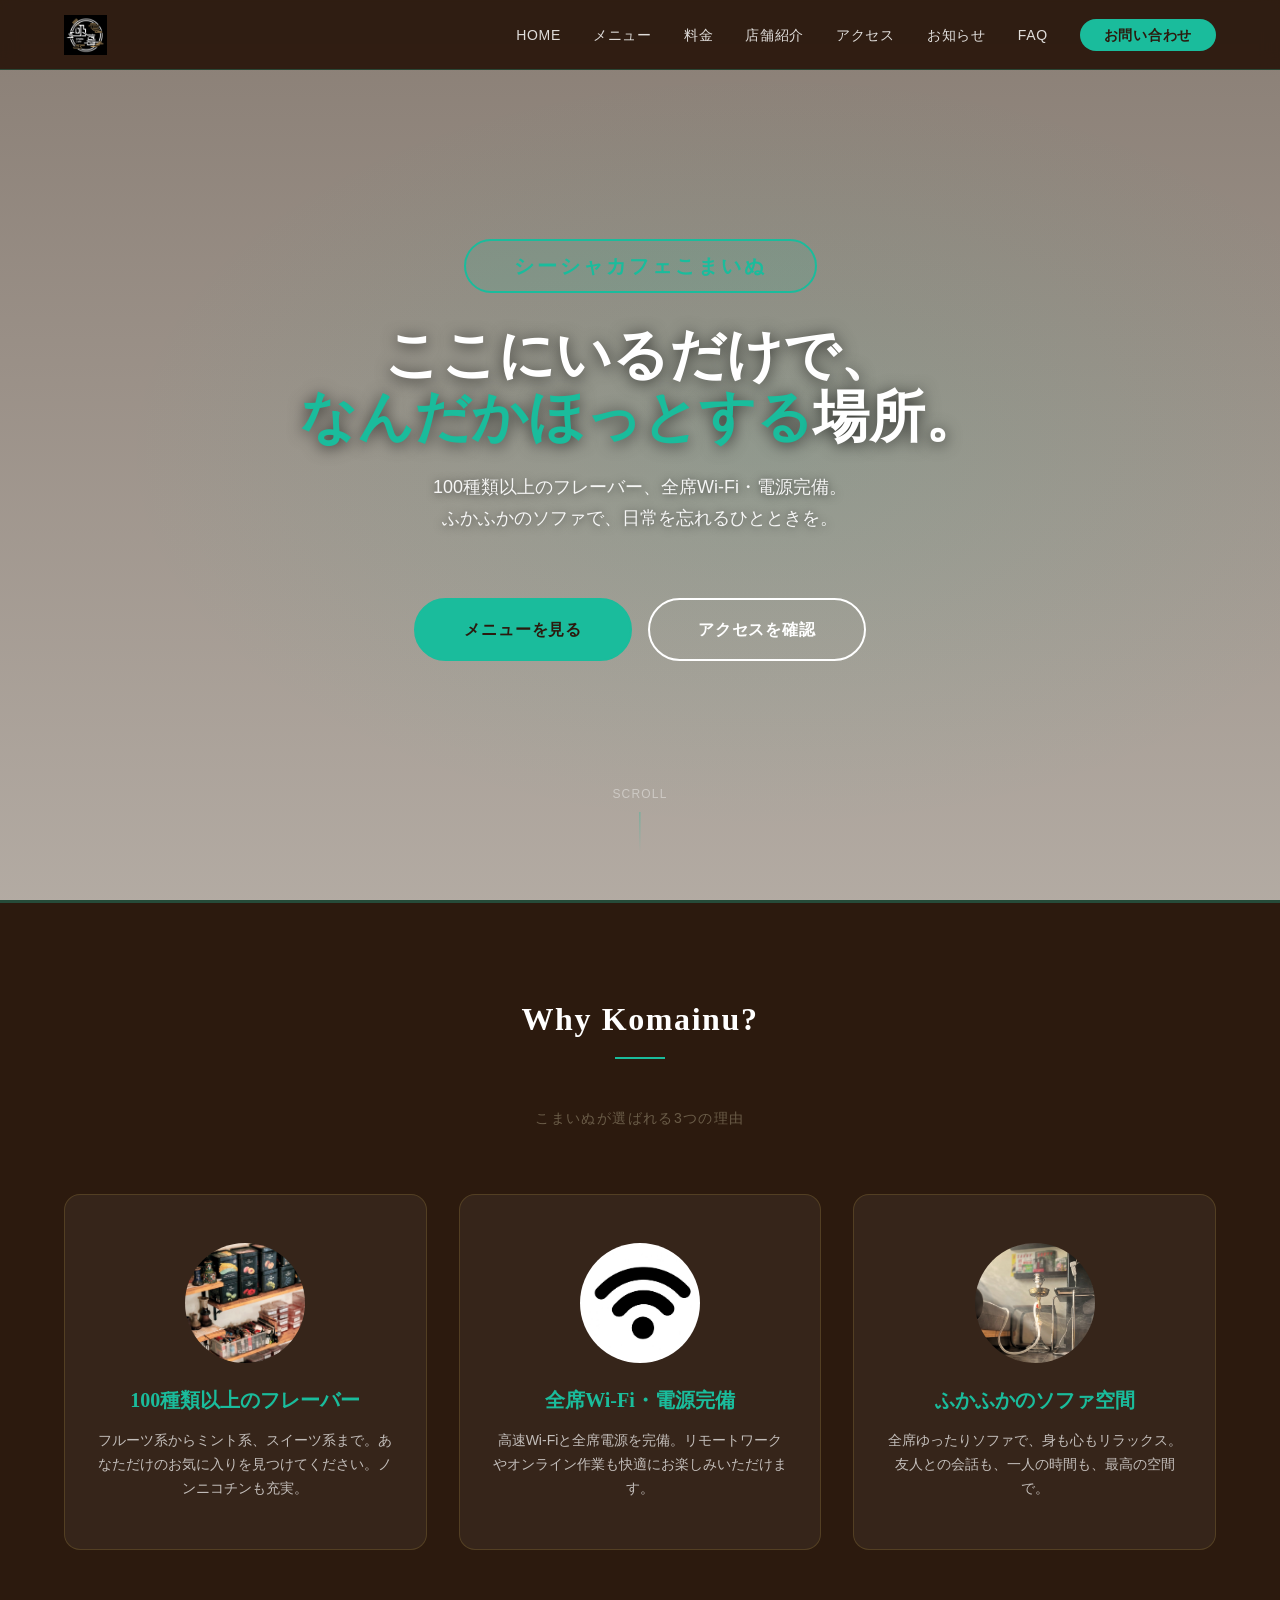
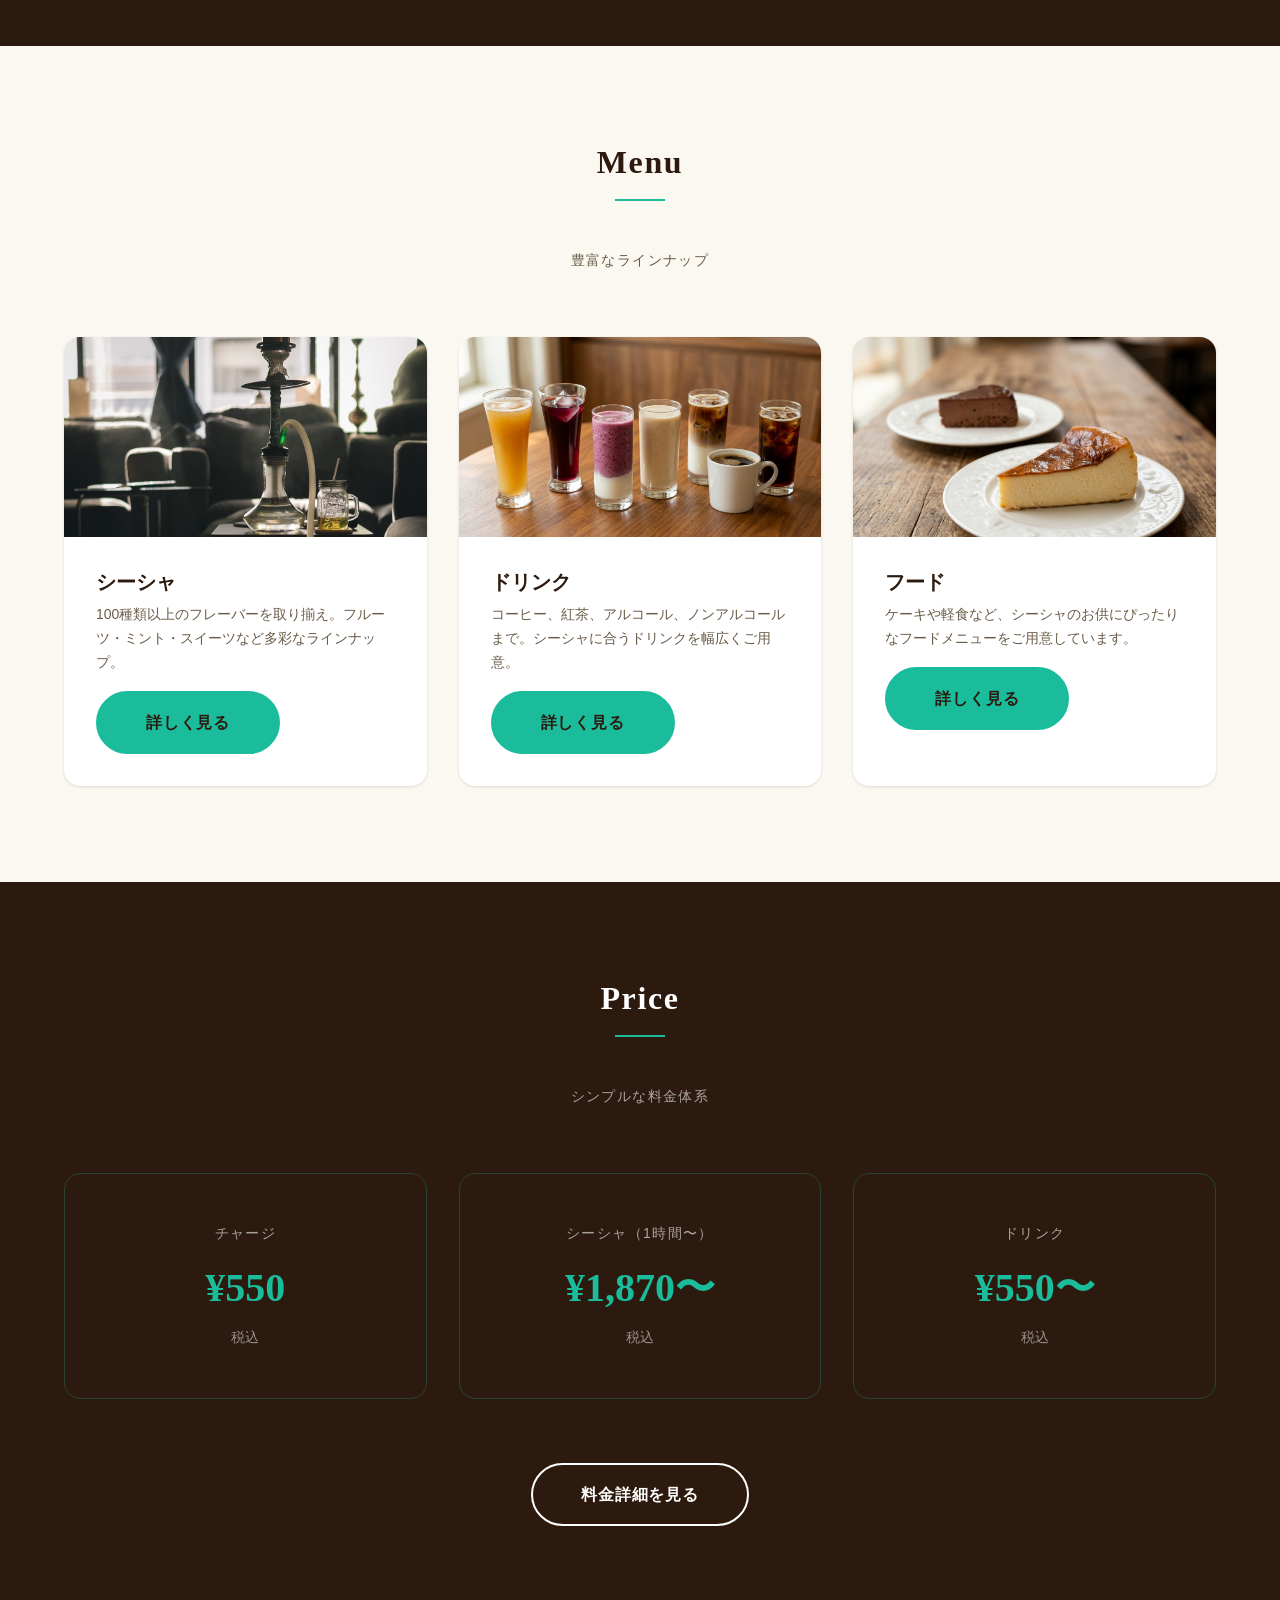
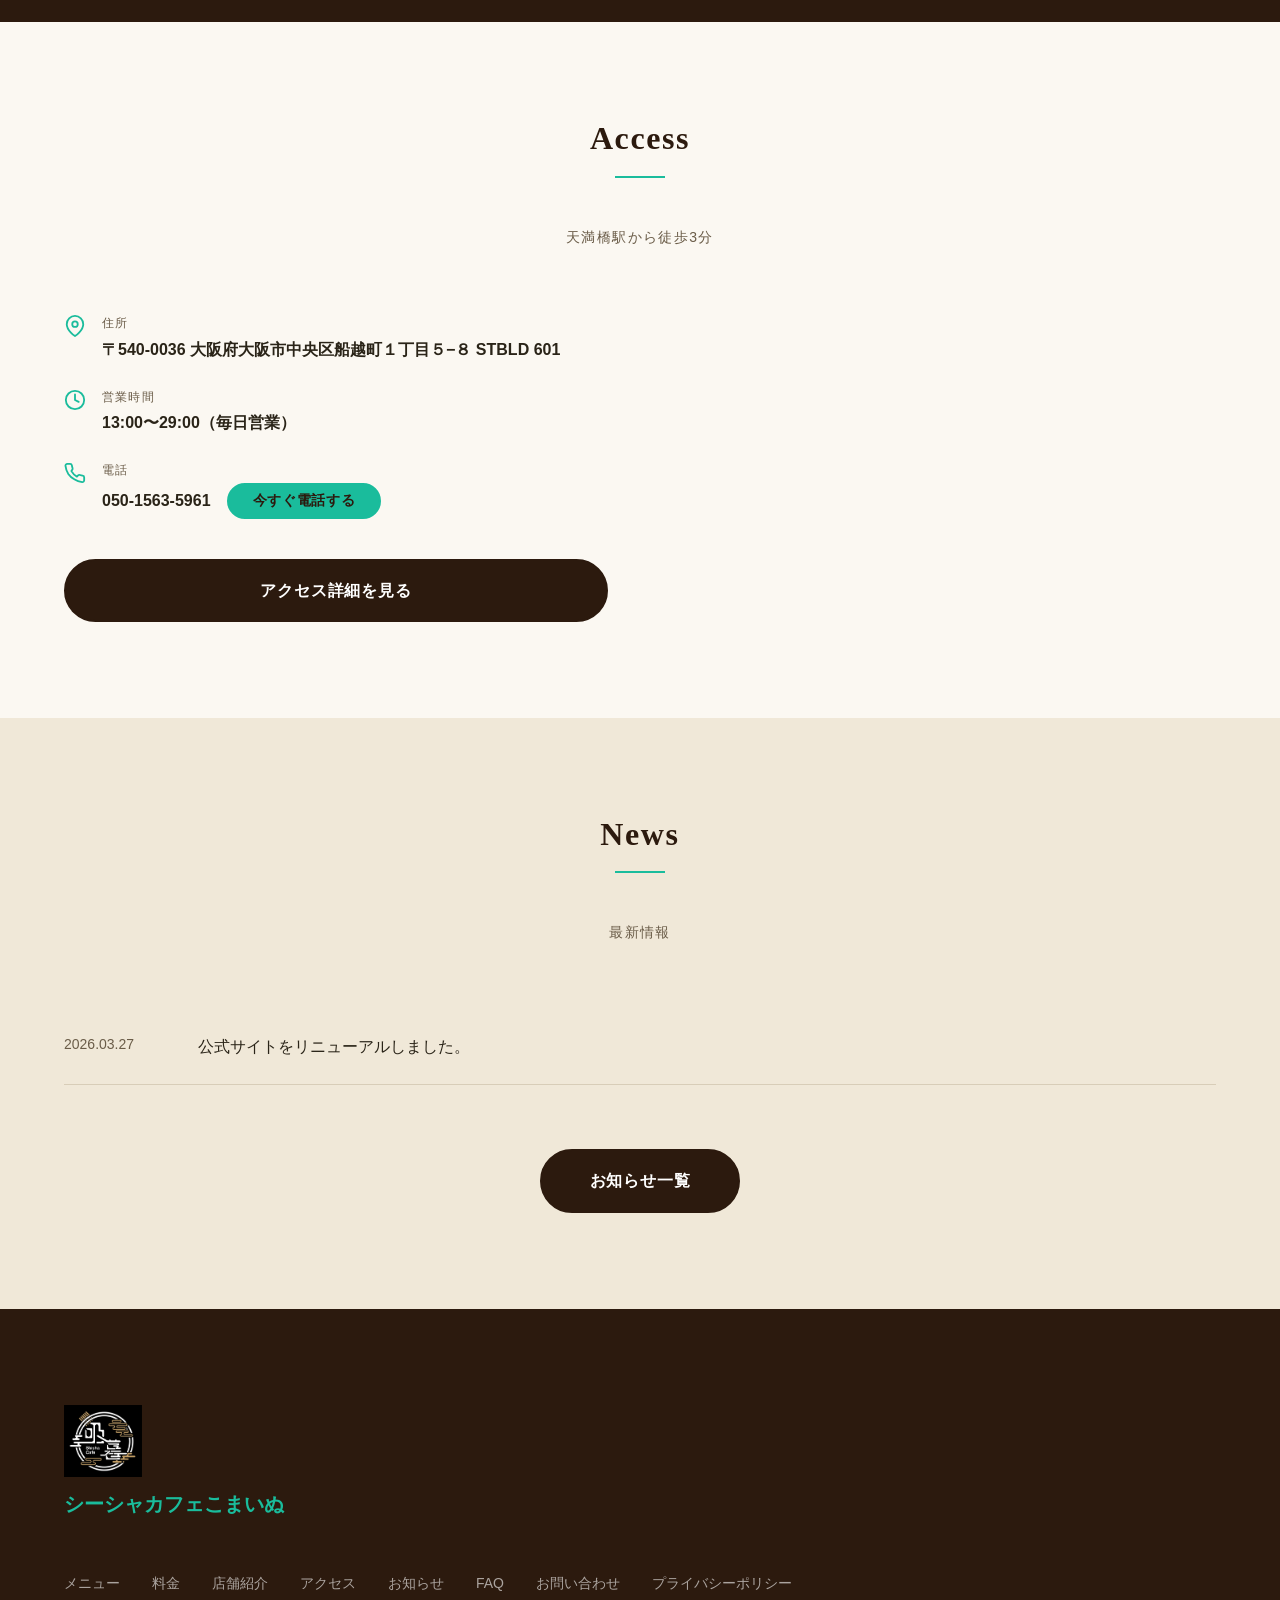
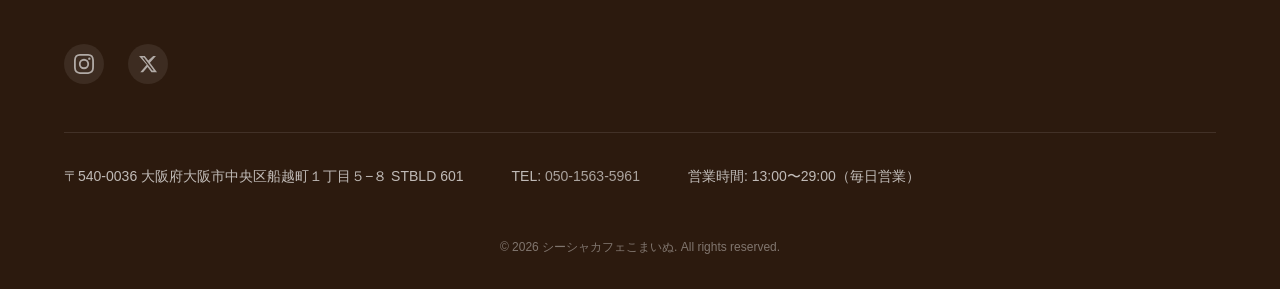
==== index.html @ 28f8b007 "feat: komainu 店舗HP初期作成 Co-Authored-By: Claude Opus 4.6 <noreply@anthropic.com>" ====
<!DOCTYPE html>
<html lang="ja">
<head>
  <meta charset="UTF-8">
  <base href="/">

  <meta name="viewport" content="width=device-width, initial-scale=1.0">
  <title>Shisha Cafe Komainu（こまいぬ）- 大阪天満橋のシーシャカフェ</title>
  <meta name="description" content="大阪・天満橋駅徒歩3分のシーシャカフェ。100種類以上のフレーバー、全席Wi-Fi・電源完備。リモートワークにも最適な至極のくつろぎ空間。営業時間13:00〜29:00。">
  <meta name="keywords" content="シーシャ,大阪,天満橋,シーシャカフェ,水タバコ,スーク,Souq">
  <link rel="canonical" href="https://komainu.example.com/">
  <!-- OGP -->
  <meta property="og:title" content="Shisha Cafe Komainu（こまいぬ）- 大阪天満橋のシーシャカフェ">
  <meta property="og:description" content="大阪・天満橋駅徒歩3分。100種類以上のフレーバー、全席Wi-Fi完備のシーシャカフェ。">
  <meta property="og:type" content="website">
  <meta property="og:url" content="https://komainu.example.com/">
  <meta property="og:image" content="https://komainu.example.com/images/og-image.jpg">
  <meta property="og:site_name" content="シーシャカフェこまいぬ">
  <meta property="og:locale" content="ja_JP">
  <meta name="twitter:card" content="summary_large_image">
  <meta name="twitter:image" content="https://komainu.example.com/images/og-image.jpg">
  <!-- 構造化データ -->
  <script type="application/ld+json">
  {
    "@context": "https://schema.org",
    "@type": "CafeOrCoffeeShop",
    "name": "Shisha Cafe Komainu",
    "alternateName": "シーシャカフェこまいぬ",
    "url": "https://komainu.example.com",
    "telephone": "050-1563-5961",
    "address": {
      "@type": "PostalAddress",
      "postalCode": "540-0036",
      "streetAddress": "船越町１丁目５−８ STBLD 601",
      "addressLocality": "大阪市中央区",
      "addressRegion": "大阪府",
      "addressCountry": "JP"
    },
    "geo": {
      "@type": "GeoCoordinates",
      "latitude": "34.6877967",
      "longitude": "135.5146708"
    },
    "openingHoursSpecification": [
      {
        "@type": "OpeningHoursSpecification",
        "dayOfWeek": ["Monday","Tuesday","Wednesday","Thursday","Friday","Saturday","Sunday"],
        "opens": "13:00",
        "closes": "24:00"
      },
      {
        "@type": "OpeningHoursSpecification",
        "dayOfWeek": ["Tuesday","Wednesday","Thursday","Friday","Saturday","Sunday","Monday"],
        "opens": "00:00",
        "closes": "05:00"
      }
    ],
    "servesCuisine": "シーシャ（水タバコ）",
    "priceRange": "¥1,870〜¥3,520",
    "description": "大阪・天満橋のシーシャカフェ。100種類以上のフレーバー、全席Wi-Fi・電源完備。"
  }
  </script>
  <link rel="stylesheet" href="css/reset.css">
  <link rel="stylesheet" href="css/variables.css">
  <link rel="stylesheet" href="css/base.css">
  <link rel="stylesheet" href="css/layout.css">
  <link rel="stylesheet" href="css/components.css">
  <link rel="stylesheet" href="css/pages/home.css">
</head>
<body>

<header class="site-header">
  <div class="header-inner">
    <a href="./" class="site-logo"><img src="images/logo.png" alt="シーシャカフェこまいぬ" class="header-logo-img"></a>
    <nav class="global-nav" id="globalNav" aria-label="グローバルナビゲーション">
      <button class="nav-close" aria-label="メニューを閉じる"></button>
      <ul>
        <li><a href="./" aria-current="page">HOME</a></li>
        <li><a href="menu/">メニュー</a></li>
        <li><a href="price/">料金</a></li>
        <li><a href="about/">店舗紹介</a></li>
        <li><a href="access/">アクセス</a></li>
        <li><a href="news/">お知らせ</a></li>
        <li><a href="faq/">FAQ</a></li>
        <li><a href="contact/" class="btn-reserve">お問い合わせ</a></li>
      </ul>
    </nav>
    <button class="hamburger" id="hamburger" aria-label="メニューを開く" aria-expanded="false">
      <span></span><span></span><span></span>
    </button>
  </div>
</header>

<main>
  <!-- ヒーロー -->
  <section class="hero">
    <div class="container">
      <div class="hero-content">
        <span class="hero-eyebrow">シーシャカフェこまいぬ</span>
        <h1>ここにいるだけで、<br><span>なんだかほっとする</span>場所。</h1>
        <p class="hero-sub">100種類以上のフレーバー、全席Wi-Fi・電源完備。<br>ふかふかのソファで、日常を忘れるひとときを。</p>
        <div class="hero-cta">
          <a href="menu/" class="btn btn-primary">メニューを見る</a>
          <a href="access/" class="btn btn-outline">アクセスを確認</a>
        </div>
      </div>
    </div>
    <div class="hero-scroll" aria-hidden="true">SCROLL</div>
  </section>

  <!-- 特徴 -->
  <section class="features-section">
    <div class="container">
      <h2 class="section-title">Why Komainu?</h2>
      <span class="gold-line"></span>
      <p class="section-subtitle">こまいぬが選ばれる3つの理由</p>
      <div class="grid-3">
        <div class="feature-card fade-in">
          <div class="feature-icon"><img src="images/gallery-flavor-shelf.jpg" alt="フレーバー" class="feature-icon-img"></div>
          <h3 class="feature-title">100種類以上のフレーバー</h3>
          <p class="feature-text">フルーツ系からミント系、スイーツ系まで。あなただけのお気に入りを見つけてください。ノンニコチンも充実。</p>
        </div>
        <div class="feature-card fade-in">
          <div class="feature-icon"><img src="images/wifi.jpg" alt="Wi-Fi" class="feature-icon-img"></div>
          <h3 class="feature-title">全席Wi-Fi・電源完備</h3>
          <p class="feature-text">高速Wi-Fiと全席電源を完備。リモートワークやオンライン作業も快適にお楽しみいただけます。</p>
        </div>
        <div class="feature-card fade-in">
          <div class="feature-icon"><img src="images/gallery-private-room.jpg" alt="ソファ" class="feature-icon-img"></div>
          <h3 class="feature-title">ふかふかのソファ空間</h3>
          <p class="feature-text">全席ゆったりソファで、身も心もリラックス。友人との会話も、一人の時間も、最高の空間で。</p>
        </div>
      </div>
    </div>
  </section>

  <!-- メニュー概要 -->
  <section class="section menu-preview">
    <div class="container">
      <h2 class="section-title">Menu</h2>
      <span class="gold-line"></span>
      <p class="section-subtitle">豊富なラインナップ</p>
      <div class="grid-3">
        <div class="card fade-in">
          <img src="images/gallery-shisha-set.jpg" alt="シーシャ" class="card-img-top">
          <div class="card-body">
            <h3 class="card-title">シーシャ</h3>
            <p class="card-text">100種類以上のフレーバーを取り揃え。フルーツ・ミント・スイーツなど多彩なラインナップ。</p>
            <a href="menu/" class="btn btn-primary">詳しく見る</a>
          </div>
        </div>
        <div class="card fade-in">
          <img src="images/menu-drink.jpg" alt="ドリンク" class="card-img-top">
          <div class="card-body">
            <h3 class="card-title">ドリンク</h3>
            <p class="card-text">コーヒー、紅茶、アルコール、ノンアルコールまで。シーシャに合うドリンクを幅広くご用意。</p>
            <a href="menu/" class="btn btn-primary">詳しく見る</a>
          </div>
        </div>
        <div class="card fade-in">
          <img src="images/menu-food.jpg" alt="フード" class="card-img-top">
          <div class="card-body">
            <h3 class="card-title">フード</h3>
            <p class="card-text">ケーキや軽食など、シーシャのお供にぴったりなフードメニューをご用意しています。</p>
            <a href="menu/" class="btn btn-primary">詳しく見る</a>
          </div>
        </div>
      </div>
    </div>
  </section>

  <!-- 料金概要 -->
  <section class="section price-overview section-alt">
    <div class="container">
      <h2 class="section-title">Price</h2>
      <span class="gold-line"></span>
      <p class="section-subtitle">シンプルな料金体系</p>
      <div class="price-overview-grid fade-in">
        <div class="price-item">
          <div class="price-item-label">チャージ</div>
          <div class="price-item-amount">¥550</div>
          <div class="price-item-unit">税込</div>
        </div>
        <div class="price-item">
          <div class="price-item-label">シーシャ（1時間〜）</div>
          <div class="price-item-amount">¥1,870〜</div>
          <div class="price-item-unit">税込</div>
        </div>
        <div class="price-item">
          <div class="price-item-label">ドリンク</div>
          <div class="price-item-amount">¥550〜</div>
          <div class="price-item-unit">税込</div>
        </div>
      </div>
      <div class="text-center">
        <a href="price/" class="btn btn-outline">料金詳細を見る</a>
      </div>
    </div>
  </section>

  <!-- アクセス概要 -->
  <section class="section">
    <div class="container">
      <h2 class="section-title">Access</h2>
      <span class="gold-line"></span>
      <p class="section-subtitle">天満橋駅から徒歩3分</p>
      <div class="access-overview-inner fade-in">
        <div class="access-info-list">
          <div class="access-info-item">
            <span class="access-info-icon" aria-hidden="true"><svg xmlns="http://www.w3.org/2000/svg" width="22" height="22" viewBox="0 0 24 24" fill="none" stroke="currentColor" stroke-width="2" stroke-linecap="round" stroke-linejoin="round"><path d="M21 10c0 7-9 13-9 13s-9-6-9-13a9 9 0 0 1 18 0z"/><circle cx="12" cy="10" r="3"/></svg></span>
            <div>
              <div class="access-info-label">住所</div>
              <div class="access-info-value">〒540-0036 大阪府大阪市中央区船越町１丁目５−８ STBLD 601</div>
            </div>
          </div>
          <div class="access-info-item">
            <span class="access-info-icon" aria-hidden="true"><svg xmlns="http://www.w3.org/2000/svg" width="22" height="22" viewBox="0 0 24 24" fill="none" stroke="currentColor" stroke-width="2" stroke-linecap="round" stroke-linejoin="round"><circle cx="12" cy="12" r="10"/><polyline points="12 6 12 12 16 14"/></svg></span>
            <div>
              <div class="access-info-label">営業時間</div>
              <div class="access-info-value">13:00〜29:00（毎日営業）</div>
            </div>
          </div>
          <div class="access-info-item">
            <span class="access-info-icon" aria-hidden="true"><svg xmlns="http://www.w3.org/2000/svg" width="22" height="22" viewBox="0 0 24 24" fill="none" stroke="currentColor" stroke-width="2" stroke-linecap="round" stroke-linejoin="round"><path d="M22 16.92v3a2 2 0 0 1-2.18 2 19.79 19.79 0 0 1-8.63-3.07A19.5 19.5 0 0 1 4.69 13a19.79 19.79 0 0 1-3.07-8.67A2 2 0 0 1 3.6 2h3a2 2 0 0 1 2 1.72 12.84 12.84 0 0 0 .7 2.81 2 2 0 0 1-.45 2.11L8.09 9.91a16 16 0 0 0 6 6l1.27-1.27a2 2 0 0 1 2.11-.45 12.84 12.84 0 0 0 2.81.7A2 2 0 0 1 22 16.92z"/></svg></span>
            <div>
              <div class="access-info-label">電話</div>
              <div class="access-info-value access-phone-actions">
                <a href="tel:05015635961">050-1563-5961</a>
                <a href="tel:05015635961" class="btn btn-primary btn-sm">今すぐ電話する</a>
              </div>
            </div>
          </div>
          <a href="access/" class="btn btn-dark" style="margin-top:var(--space-md);">アクセス詳細を見る</a>
        </div>
        <iframe src="https://www.google.com/maps/embed?pb=!1m18!1m12!1m3!1d3280.6!2d135.5146708!3d34.6877967!2m3!1f0!2f0!3f0!3m2!1i1024!2i768!4f13.1!3m3!1m2!1s0x6000e73224f2a567%3A0xe76bcfad99c19d66!2z44K344O844K344AB5ZCJ5ZSu!5e0!3m2!1sja!2sjp!4v1743040000000!5m2!1sja!2sjp" width="100%" style="aspect-ratio:16/9;border:0;border-radius:var(--radius-lg);" allowfullscreen="" loading="lazy" referrerpolicy="no-referrer-when-downgrade" title="シーシャカフェこまいぬ の地図"></iframe>
      </div>
    </div>
  </section>

  <!-- お知らせ -->
  <section class="section section-bg-2">
    <div class="container">
      <h2 class="section-title">News</h2>
      <span class="gold-line"></span>
      <p class="section-subtitle">最新情報</p>
      <div class="news-list fade-in">
        <div class="news-item">
          <time class="news-date" datetime="2026-03-27">2026.03.27</time>
          <a class="news-title" href="news/">公式サイトをリニューアルしました。</a>
        </div>
      </div>
      <div class="text-center">
        <a href="news/" class="btn btn-dark">お知らせ一覧</a>
      </div>
    </div>
  </section>
</main>

<footer class="site-footer">
  <div class="footer-inner">
    <div class="footer-logo"><img src="images/logo.png" alt="シーシャカフェこまいぬ" class="footer-logo-img"><span>シーシャカフェこまいぬ</span></div>
    <nav class="footer-nav" aria-label="フッターナビゲーション">
      <ul>
        <li><a href="menu/">メニュー</a></li>
        <li><a href="price/">料金</a></li>
        <li><a href="about/">店舗紹介</a></li>
        <li><a href="access/">アクセス</a></li>
        <li><a href="news/">お知らせ</a></li>
        <li><a href="faq/">FAQ</a></li>
        <li><a href="contact/">お問い合わせ</a></li>
        <li><a href="privacy/">プライバシーポリシー</a></li>
      </ul>
    </nav>
    <div class="footer-sns">
      <a href="https://www.instagram.com/komainu/" target="_blank" rel="noopener noreferrer" aria-label="Instagram">
        <svg xmlns="http://www.w3.org/2000/svg" width="20" height="20" viewBox="0 0 24 24" fill="currentColor"><path d="M12 2.163c3.204 0 3.584.012 4.85.07 3.252.148 4.771 1.691 4.919 4.919.058 1.265.069 1.645.069 4.849 0 3.205-.012 3.584-.069 4.849-.149 3.225-1.664 4.771-4.919 4.919-1.266.058-1.644.07-4.85.07-3.204 0-3.584-.012-4.849-.07-3.26-.149-4.771-1.699-4.919-4.92-.058-1.265-.07-1.644-.07-4.849 0-3.204.013-3.583.07-4.849.149-3.227 1.664-4.771 4.919-4.919 1.266-.057 1.645-.069 4.849-.069zM12 0C8.741 0 8.333.014 7.053.072 2.695.272.273 2.69.073 7.052.014 8.333 0 8.741 0 12c0 3.259.014 3.668.072 4.948.2 4.358 2.618 6.78 6.98 6.98C8.333 23.986 8.741 24 12 24c3.259 0 3.668-.014 4.948-.072 4.354-.2 6.782-2.618 6.979-6.98.059-1.28.073-1.689.073-4.948 0-3.259-.014-3.667-.072-4.947-.196-4.354-2.617-6.78-6.979-6.98C15.668.014 15.259 0 12 0zm0 5.838a6.162 6.162 0 100 12.324 6.162 6.162 0 000-12.324zM12 16a4 4 0 110-8 4 4 0 010 8zm6.406-11.845a1.44 1.44 0 100 2.881 1.44 1.44 0 000-2.881z"/></svg>
      </a>
      <a href="https://x.com/komainu" target="_blank" rel="noopener noreferrer" aria-label="X（旧Twitter）">
        <svg xmlns="http://www.w3.org/2000/svg" width="20" height="20" viewBox="0 0 24 24" fill="currentColor"><path d="M18.244 2.25h3.308l-7.227 8.26 8.502 11.24H16.17l-4.714-6.231-5.401 6.231H2.746l7.73-8.835L1.254 2.25H8.08l4.253 5.622zm-1.161 17.52h1.833L7.084 4.126H5.117z"/></svg>
      </a>
    </div>
    <div class="footer-info">
      <p>〒540-0036 大阪府大阪市中央区船越町１丁目５−８ STBLD 601</p>
      <p>TEL: <a href="tel:05015635961">050-1563-5961</a></p>
      <p>営業時間: 13:00〜29:00（毎日営業）</p>
    </div>
    <p class="copyright">&copy; 2026 シーシャカフェこまいぬ. All rights reserved.</p>
  </div>
</footer>

<script src="js/main.js"></script>
</body>
</html>
---- css/variables.css ----
:root {
  --color-primary: #1ABC9C;
  --color-primary-dark: #16A085;
  --color-dark: #2C1A0E;
  --color-dark-2: #3D2410;
  --color-bg: #FBF8F2;
  --color-bg-2: #F0E8D8;
  --color-white: #FFFFFF;
  --color-text: #2A2418;
  --color-text-light: #6A5C48;
  --color-border: #D8CDB8;

  --font-en: 'Georgia', 'Times New Roman', serif;
  --font-ja: 'Hiragino Kaku Gothic ProN', 'Noto Sans JP', sans-serif;
  --font-size-xs: 0.75rem;
  --font-size-sm: 0.875rem;
  --font-size-base: 1rem;
  --font-size-lg: 1.125rem;
  --font-size-xl: 1.25rem;
  --font-size-2xl: 1.5rem;
  --font-size-3xl: 2rem;
  --font-size-4xl: 2.5rem;
  --font-size-5xl: 3.5rem;
  --line-height-base: 1.7;
  --line-height-tight: 1.3;

  --space-xs: 0.25rem;
  --space-sm: 0.5rem;
  --space-md: 1rem;
  --space-lg: 1.5rem;
  --space-xl: 2rem;
  --space-2xl: 3rem;
  --space-3xl: 4rem;
  --space-4xl: 6rem;

  --container-width: 1200px;
  --container-padding: 1.5rem;

  --radius-sm: 4px;
  --radius-md: 8px;
  --radius-lg: 16px;
  --radius-full: 9999px;

  --shadow-sm: 0 1px 3px rgba(0,0,0,0.12);
  --shadow-md: 0 4px 12px rgba(0,0,0,0.15);
  --shadow-lg: 0 8px 30px rgba(0,0,0,0.2);

  --transition-fast: 0.2s ease;
  --transition-base: 0.3s ease;
  --transition-slow: 0.5s ease;

  --header-height: 70px;
}
---- css/base.css ----
body {
  font-family: var(--font-ja);
  font-size: var(--font-size-base);
  line-height: var(--line-height-base);
  color: var(--color-text);
  background-color: var(--color-bg);
}

h1, h2, h3, h4, h5, h6 {
  font-family: var(--font-en);
  line-height: var(--line-height-tight);
  color: var(--color-dark);
}

p { margin-bottom: var(--space-md); }
p:last-child { margin-bottom: 0; }

a { transition: color var(--transition-fast); }
a:hover { color: var(--color-primary); }

img { height: auto; }

/* no-scroll utility */
body.no-scroll { overflow: hidden; }

/* Focus visible */
:focus-visible {
  outline: 2px solid var(--color-primary);
  outline-offset: 3px;
  border-radius: var(--radius-sm);
}

.sr-only {
  position: absolute; width: 1px; height: 1px;
  padding: 0; margin: -1px; overflow: hidden;
  clip: rect(0,0,0,0); white-space: nowrap; border: 0;
}

.section {
  padding: var(--space-4xl) 0;
}

.section-alt {
  background-color: var(--color-dark);
  color: var(--color-white);
}

.section-alt h2, .section-alt h3 { color: var(--color-white); }

.section-title {
  font-size: var(--font-size-3xl);
  text-align: center;
  margin-bottom: var(--space-sm);
  letter-spacing: 0.05em;
}

.section-subtitle {
  font-family: var(--font-ja);
  font-size: var(--font-size-sm);
  color: var(--color-text-light);
  text-align: center;
  margin-bottom: var(--space-3xl);
  letter-spacing: 0.1em;
}

.section-alt .section-subtitle { color: rgba(255,255,255,0.6); }

.gold-line {
  display: block;
  width: 50px;
  height: 2px;
  background: var(--color-primary);
  margin: var(--space-md) auto var(--space-2xl);
}

.page-hero {
  background-color: var(--color-dark);
  color: var(--color-white);
  padding: calc(var(--header-height) + var(--space-3xl)) 0 var(--space-3xl);
  text-align: center;
}

.page-hero h1 {
  color: var(--color-white);
  font-size: var(--font-size-4xl);
  margin-bottom: var(--space-md);
}

.page-hero p {
  color: rgba(255,255,255,0.7);
  font-size: var(--font-size-lg);
}

.breadcrumb {
  font-size: var(--font-size-sm);
  color: rgba(255,255,255,0.6);
  margin-top: var(--space-lg);
}

.breadcrumb ol {
  display: flex;
  flex-wrap: wrap;
  gap: 0;
  align-items: center;
  justify-content: center;
  list-style: none;
  margin: 0;
  padding: 0;
}

.breadcrumb li + li::before {
  content: "/";
  margin: 0 var(--space-sm);
  color: rgba(255,255,255,0.6);
}

.breadcrumb a { color: rgba(255,255,255,0.6); }
.breadcrumb a:hover { color: var(--color-primary); }
.breadcrumb li:last-child span { color: var(--color-primary); }

.text-center { text-align: center; }

.section-bg-2 { background: var(--color-bg-2); }

/* ========== FADE-IN ANIMATION ========== */
.fade-in {
  opacity: 0;
  transform: translateY(20px);
  transition: opacity 0.6s ease, transform 0.6s ease;
}

.fade-in.visible {
  opacity: 1;
  transform: none;
}

/* ========== UTILITY ========== */
.container-narrow { max-width: 800px; }

.icon-inline {
  display: inline;
  vertical-align: middle;
  margin-right: 6px;
}

.mt-xl { margin-top: var(--space-xl); }
.mt-3xl { margin-top: var(--space-3xl); }
---- css/layout.css ----
.container {
  max-width: var(--container-width);
  margin: 0 auto;
  padding: 0 var(--container-padding);
}

/* ========== HEADER ========== */
.site-header {
  position: fixed;
  top: 0; left: 0; right: 0;
  height: var(--header-height);
  background-color: rgba(44, 26, 14, 0.96);
  backdrop-filter: blur(8px);
  z-index: 1000;
  border-bottom: 1px solid rgba(26, 188, 156, 0.25);
  transition: box-shadow var(--transition-base);
}

.site-header.scrolled {
  box-shadow: 0 4px 20px rgba(0,0,0,0.3);
}

.header-inner {
  display: flex;
  align-items: center;
  justify-content: space-between;
  height: 100%;
  max-width: var(--container-width);
  margin: 0 auto;
  padding: 0 var(--container-padding);
}

.site-logo {
  font-family: var(--font-en);
  font-size: var(--font-size-xl);
  color: var(--color-primary);
  letter-spacing: 0.05em;
  font-weight: bold;
}

.header-logo-img {
  height: 40px;
  width: auto;
  vertical-align: middle;
}

.global-nav ul {
  display: flex;
  gap: var(--space-xl);
  align-items: center;
}

.global-nav a {
  font-size: var(--font-size-sm);
  color: rgba(255,255,255,0.85);
  letter-spacing: 0.05em;
  transition: color var(--transition-fast);
  position: relative;
}

.global-nav a::after {
  content: '';
  position: absolute;
  bottom: -4px; left: 0; right: 0;
  height: 1px;
  background: var(--color-primary);
  transform: scaleX(0);
  transition: transform var(--transition-fast);
}

.global-nav a:hover { color: var(--color-primary); }
.global-nav a:hover::after { transform: scaleX(1); }

.global-nav .btn-reserve {
  background: var(--color-primary);
  color: var(--color-dark);
  padding: var(--space-sm) var(--space-lg);
  border-radius: var(--radius-full);
  font-weight: bold;
  font-size: var(--font-size-sm);
}

.global-nav .btn-reserve::after { display: none; }
.global-nav .btn-reserve:hover {
  background: var(--color-primary-dark);
  color: var(--color-dark);
}

/* Hamburger */
.hamburger {
  display: none;
  flex-direction: column;
  gap: 5px;
  padding: var(--space-sm);
  position: relative;
  z-index: 1002;
}

.hamburger span {
  display: block;
  width: 24px;
  height: 2px;
  background: var(--color-white);
  transition: transform var(--transition-base), opacity var(--transition-base);
}

.hamburger.active span:nth-child(1) { transform: translateY(7px) rotate(45deg); }
.hamburger.active span:nth-child(2) { opacity: 0; }
.hamburger.active span:nth-child(3) { transform: translateY(-7px) rotate(-45deg); }

.nav-close { display: none; }

/* ========== FOOTER ========== */
.site-footer {
  background-color: var(--color-dark);
  color: rgba(255,255,255,0.7);
  padding: var(--space-4xl) 0 var(--space-xl);
}

.footer-inner {
  max-width: var(--container-width);
  margin: 0 auto;
  padding: 0 var(--container-padding);
}

.footer-logo {
  font-family: 'Hiragino Kaku Gothic ProN', 'Noto Sans JP', 'Meiryo', sans-serif;
  font-size: var(--font-size-xl);
  color: var(--color-primary);
  margin-bottom: var(--space-2xl);
  font-weight: bold;
}

.footer-logo img {
  height: 72px;
  width: auto;
  display: block;
  margin-bottom: 10px;
}

.footer-logo-img {
  height: 44px;
  width: auto;
  display: block;
  margin-bottom: 8px;
}

.footer-nav ul {
  display: flex;
  flex-wrap: wrap;
  gap: var(--space-md) var(--space-xl);
  margin-bottom: var(--space-2xl);
}

.footer-nav a {
  font-size: var(--font-size-sm);
  color: rgba(255,255,255,0.6);
  transition: color var(--transition-fast);
}

.footer-nav a:hover { color: var(--color-primary); }

.footer-info {
  border-top: 1px solid rgba(255,255,255,0.1);
  padding-top: var(--space-xl);
  margin-bottom: var(--space-xl);
  display: flex;
  flex-wrap: wrap;
  gap: var(--space-md) var(--space-2xl);
  font-size: var(--font-size-sm);
}

.footer-info a { color: rgba(255,255,255,0.6); }
.footer-info a:hover { color: var(--color-primary); }

.footer-sns {
  display: flex;
  gap: var(--space-lg);
  margin-bottom: var(--space-2xl);
}

.footer-sns a {
  display: flex;
  align-items: center;
  justify-content: center;
  width: 40px;
  height: 40px;
  border-radius: 50%;
  background: rgba(255,255,255,0.08);
  color: rgba(255,255,255,0.6);
  transition: background var(--transition-fast), color var(--transition-fast);
}

.footer-sns a:hover {
  background: var(--color-primary);
  color: var(--color-dark);
}

.copyright {
  font-size: var(--font-size-xs);
  color: rgba(255,255,255,0.4);
  text-align: center;
}

/* ========== GRID ========== */
.grid-2 { display: grid; grid-template-columns: repeat(2, 1fr); gap: var(--space-xl); }
.grid-3 { display: grid; grid-template-columns: repeat(3, 1fr); gap: var(--space-xl); }
.grid-4 { display: grid; grid-template-columns: repeat(4, 1fr); gap: var(--space-lg); }

.access-phone-actions {
  display: flex;
  align-items: center;
  gap: var(--space-md);
  flex-wrap: wrap;
}

/* ========== RESPONSIVE ========== */
@media (max-width: 1024px) {
  .grid-4 { grid-template-columns: repeat(2, 1fr); }
}

@media (max-width: 768px) {
  .hamburger {
    display: flex;
    position: fixed;
    top: calc((var(--header-height) - 44px) / 2);
    right: var(--container-padding);
    z-index: 1002;
    width: 44px;
    height: 44px;
    justify-content: center;
    align-items: center;
  }
  .hamburger.active span {
    background: var(--color-primary);
  }

  .hamburger.active {
    visibility: hidden;
    pointer-events: none;
  }

  .global-nav {
    position: fixed;
    top: 0; left: 0;
    width: 100%; height: 100dvh;
    background: var(--color-dark);
    display: flex;
    justify-content: center;
    align-items: center;
    flex-direction: column;
    opacity: 0;
    visibility: hidden;
    pointer-events: none;
    transition: opacity 0.3s ease, visibility 0.3s ease;
    z-index: 1001;
    overflow-y: auto;
  }

  .global-nav.open {
    opacity: 1;
    visibility: visible;
    pointer-events: auto;
  }

  .nav-close {
    position: absolute;
    top: var(--space-xl);
    right: var(--space-xl);
    width: 48px;
    height: 48px;
    display: flex;
    align-items: center;
    justify-content: center;
    background: rgba(255,255,255,0.1);
    border: none;
    border-radius: 50%;
    cursor: pointer;
    z-index: 1;
  }

  .nav-close::before,
  .nav-close::after {
    content: '';
    position: absolute;
    width: 24px;
    height: 2px;
    background: var(--color-primary);
  }

  .nav-close::before { transform: rotate(45deg); }
  .nav-close::after  { transform: rotate(-45deg); }

  .global-nav ul {
    flex-direction: column;
    align-items: center;
    gap: var(--space-lg);
  }

  .global-nav a {
    font-size: var(--font-size-2xl);
    padding: var(--space-lg);
  }

  .grid-2, .grid-3, .grid-4 { grid-template-columns: 1fr; }

  .section { padding: var(--space-3xl) 0; }

  .section-title { font-size: var(--font-size-2xl); }

  .page-hero h1 { font-size: var(--font-size-3xl); }
}
---- css/components.css ----
/* ========== BUTTONS ========== */
.btn {
  display: inline-flex;
  align-items: center;
  justify-content: center;
  gap: var(--space-sm);
  padding: var(--space-md) var(--space-2xl);
  border-radius: var(--radius-full);
  font-size: var(--font-size-base);
  font-weight: bold;
  letter-spacing: 0.05em;
  transition: all var(--transition-base);
  cursor: pointer;
  border: 2px solid transparent;
}

.btn-primary {
  background: var(--color-primary);
  color: var(--color-dark);
  border-color: var(--color-primary);
}
.btn-primary:hover {
  background: var(--color-primary-dark);
  border-color: var(--color-primary-dark);
  color: var(--color-dark);
  transform: translateY(-2px);
  box-shadow: var(--shadow-md);
}

.btn-outline {
  background: transparent;
  color: var(--color-white);
  border-color: var(--color-white);
}
.btn-outline:hover {
  background: var(--color-white);
  color: var(--color-dark);
  transform: translateY(-2px);
}

.btn-dark {
  background: var(--color-dark);
  color: var(--color-white);
  border-color: var(--color-dark);
}
.btn-dark:hover {
  background: var(--color-dark-2);
  transform: translateY(-2px);
}

.btn-sm {
  padding: var(--space-xs) var(--space-lg);
  font-size: var(--font-size-sm);
}

/* ========== CARDS ========== */
.card {
  background: var(--color-white);
  border-radius: var(--radius-lg);
  overflow: hidden;
  box-shadow: var(--shadow-sm);
  transition: transform var(--transition-base), box-shadow var(--transition-base);
}
.card:hover {
  transform: translateY(-4px);
  box-shadow: var(--shadow-lg);
}

.card-img {
  width: 100%;
  aspect-ratio: 16/9;
  object-fit: cover;
  background: var(--color-bg-2);
}

.card-img-top {
  width: 100%;
  height: 200px;
  object-fit: cover;
  border-radius: var(--radius-md) var(--radius-md) 0 0;
}

.card-img-placeholder {
  width: 100%;
  aspect-ratio: 16/9;
  background: linear-gradient(135deg, var(--color-dark) 0%, var(--color-dark-2) 100%);
  display: flex;
  align-items: center;
  justify-content: center;
  color: var(--color-primary);
  font-size: var(--font-size-3xl);
}

.card-body {
  padding: var(--space-xl);
}

.card-title {
  font-size: var(--font-size-xl);
  margin-bottom: var(--space-sm);
  color: var(--color-dark);
}

.card-text {
  font-size: var(--font-size-sm);
  color: var(--color-text-light);
  line-height: var(--line-height-base);
  margin-bottom: var(--space-md);
}

/* ========== BADGES ========== */
.badge {
  display: inline-block;
  padding: 2px var(--space-sm);
  border-radius: var(--radius-full);
  font-size: var(--font-size-xs);
  font-weight: bold;
  letter-spacing: 0.05em;
}

.badge-gold {
  background: rgba(201, 168, 76, 0.15);
  color: var(--color-primary);
  border: 1px solid rgba(201, 168, 76, 0.3);
}

.badge-dark {
  background: var(--color-dark);
  color: var(--color-white);
}

/* ========== FORM ========== */
.form-group {
  margin-bottom: var(--space-lg);
}

.form-label {
  display: block;
  font-size: var(--font-size-sm);
  font-weight: bold;
  color: var(--color-dark);
  margin-bottom: var(--space-sm);
}

.form-control {
  width: 100%;
  padding: var(--space-md);
  border: 1px solid var(--color-border);
  border-radius: var(--radius-md);
  font-size: var(--font-size-base);
  font-family: var(--font-ja);
  background: var(--color-white);
  transition: border-color var(--transition-fast), box-shadow var(--transition-fast);
}

.form-control:focus {
  outline: none;
  border-color: var(--color-primary);
  box-shadow: 0 0 0 3px rgba(201, 168, 76, 0.15);
}

textarea.form-control {
  min-height: 160px;
  resize: vertical;
}

/* ========== INFO LIST ========== */
.info-table {
  width: 100%;
  border-collapse: collapse;
}

.info-table th, .info-table td {
  padding: var(--space-md) var(--space-lg);
  border-bottom: 1px solid var(--color-border);
  text-align: left;
  vertical-align: top;
}

.info-table th {
  width: 180px;
  font-size: var(--font-size-sm);
  color: var(--color-text-light);
  background: var(--color-bg);
  font-weight: bold;
}

/* ========== FEATURE CARD ========== */
.feature-card {
  text-align: center;
  padding: var(--space-2xl) var(--space-xl);
  background: rgba(255,255,255,0.05);
  border: 1px solid rgba(201, 168, 76, 0.2);
  border-radius: var(--radius-lg);
}

.feature-icon {
  font-size: 2.5rem;
  margin-bottom: var(--space-lg);
}

.feature-title {
  font-size: var(--font-size-xl);
  color: var(--color-primary);
  margin-bottom: var(--space-md);
}

.feature-text {
  font-size: var(--font-size-sm);
  color: rgba(255,255,255,0.7);
  line-height: var(--line-height-base);
}

/* ========== PRICE TABLE ========== */
.price-table {
  width: 100%;
  border-collapse: collapse;
  border-radius: var(--radius-lg);
  overflow: hidden;
  box-shadow: var(--shadow-md);
}

.price-table th {
  background: var(--color-dark);
  color: var(--color-primary);
  padding: var(--space-md) var(--space-lg);
  font-family: var(--font-en);
  letter-spacing: 0.05em;
  font-size: var(--font-size-sm);
}

.price-table td {
  padding: var(--space-md) var(--space-lg);
  border-bottom: 1px solid var(--color-border);
  background: var(--color-white);
}

.price-table tr:last-child td { border-bottom: none; }

.price-table .price-amount {
  font-size: var(--font-size-xl);
  font-weight: bold;
  color: var(--color-primary);
}

/* ========== NOTICE ========== */
.notice {
  background: rgba(201, 168, 76, 0.08);
  border: 1px solid rgba(201, 168, 76, 0.2);
  border-left: 3px solid var(--color-primary);
  border-radius: var(--radius-md);
  padding: var(--space-lg);
  font-size: var(--font-size-sm);
  color: var(--color-text-light);
}
---- css/pages/home.css ----
/* ========== HERO ========== */
.hero {
  position: relative;
  min-height: 100vh;
  display: flex;
  align-items: center;
  background: linear-gradient(135deg, #0D1B2A 0%, #1A2E42 60%, #0D1B2A 100%);
  background-image: url('../images/hero-bg.jpg');
  background-size: cover;
  background-position: center;
  overflow: hidden;
}

.hero::before {
  content: '';
  position: absolute;
  inset: 0;
  z-index: 0;
  background: linear-gradient(to bottom, rgba(44,26,14,0.55) 0%, rgba(44,26,14,0.35) 100%);
}

.hero::after {
  content: '';
  position: absolute;
  inset: 0;
  z-index: 0;
  background: radial-gradient(ellipse at 60% 50%, rgba(26,188,156,0.1) 0%, transparent 60%);
  pointer-events: none;
}

.hero-content {
  position: relative;
  z-index: 1;
  max-width: 700px;
  margin: 0 auto;
  text-align: center;
}

.hero-eyebrow {
  display: inline-block;
  font-size: var(--font-size-xl);
  color: var(--color-primary);
  letter-spacing: 0.15em;
  margin-bottom: var(--space-xl);
  border: 2px solid var(--color-primary);
  padding: var(--space-sm) var(--space-2xl);
  border-radius: var(--radius-full);
  font-weight: bold;
  background: rgba(26,188,156,0.12);
  font-family: 'Hiragino Kaku Gothic ProN', 'Noto Sans JP', sans-serif;
}

.hero h1 {
  font-size: var(--font-size-5xl);
  color: var(--color-white);
  margin-bottom: var(--space-lg);
  line-height: 1.1;
  text-shadow: 0 2px 16px rgba(0,0,0,0.7);
}

.hero h1 span { color: var(--color-primary); }

.hero-sub {
  font-size: var(--font-size-lg);
  color: rgba(255,255,255,0.92);
  margin-bottom: var(--space-3xl);
  line-height: var(--line-height-base);
  text-shadow: 0 1px 8px rgba(0,0,0,0.6);
}

.hero-cta {
  display: flex;
  gap: var(--space-md);
  flex-wrap: wrap;
  justify-content: center;
}

.hero-scroll {
  position: absolute;
  bottom: var(--space-2xl);
  left: 50%;
  transform: translateX(-50%);
  display: flex;
  flex-direction: column;
  align-items: center;
  gap: var(--space-sm);
  color: rgba(255,255,255,0.4);
  font-size: var(--font-size-xs);
  letter-spacing: 0.1em;
  animation: bounce 2s ease infinite;
}

.hero-scroll::after {
  content: '';
  width: 1px;
  height: 40px;
  background: linear-gradient(to bottom, rgba(26,188,156,0.5), transparent);
}

@keyframes bounce {
  0%, 100% { transform: translateX(-50%) translateY(0); }
  50% { transform: translateX(-50%) translateY(8px); }
}

/* ========== FEATURES ========== */
.features-section {
  background: var(--color-dark);
  padding: var(--space-4xl) 0;
  border-top: 3px solid rgba(26,188,156,0.3);
}

.features-section .section-title { color: var(--color-white); }

.feature-icon-img {
  width: 120px;
  height: 120px;
  object-fit: cover;
  border-radius: 50%;
  display: block;
  margin: 0 auto;
}

/* ========== MENU PREVIEW ========== */
.menu-preview .card { background: var(--color-white); }

.menu-preview .card-img-placeholder {
  aspect-ratio: 4/3;
  font-size: 3rem;
}

/* ========== PRICE OVERVIEW ========== */
.price-overview {
  background: var(--color-dark);
  color: var(--color-white);
}

.price-overview-grid {
  display: grid;
  grid-template-columns: repeat(3, 1fr);
  gap: var(--space-xl);
  margin-bottom: var(--space-3xl);
}

.price-item {
  text-align: center;
  padding: var(--space-2xl) var(--space-lg);
  border: 1px solid rgba(26,188,156,0.25);
  border-radius: var(--radius-lg);
}

.price-item-label {
  font-size: var(--font-size-sm);
  color: rgba(255,255,255,0.6);
  margin-bottom: var(--space-sm);
  letter-spacing: 0.1em;
}

.price-item-amount {
  font-size: var(--font-size-4xl);
  font-family: var(--font-en);
  color: var(--color-primary);
  font-weight: bold;
}

.price-item-unit {
  font-size: var(--font-size-sm);
  color: rgba(255,255,255,0.5);
  margin-top: var(--space-xs);
}

/* ========== ACCESS OVERVIEW ========== */
.access-overview-inner {
  display: grid;
  grid-template-columns: 1fr 1fr;
  gap: var(--space-3xl);
  align-items: center;
}

.access-info-list {
  display: flex;
  flex-direction: column;
  gap: var(--space-lg);
}

.access-info-item {
  display: flex;
  gap: var(--space-md);
  align-items: flex-start;
}

.access-info-icon {
  color: var(--color-primary);
  font-size: var(--font-size-xl);
  flex-shrink: 0;
  margin-top: 2px;
}

.access-info-label {
  font-size: var(--font-size-xs);
  color: var(--color-text-light);
  letter-spacing: 0.1em;
  margin-bottom: 2px;
}

.access-info-value { font-weight: bold; }

/* ========== NEWS SECTION ========== */
.news-list {
  display: flex;
  flex-direction: column;
  gap: var(--space-md);
  margin-bottom: var(--space-3xl);
}

.news-item {
  display: flex;
  gap: var(--space-lg);
  align-items: flex-start;
  padding: var(--space-lg) 0;
  border-bottom: 1px solid var(--color-border);
}

.news-date {
  font-size: var(--font-size-sm);
  color: var(--color-text-light);
  white-space: nowrap;
  min-width: 110px;
}

.news-title {
  font-size: var(--font-size-base);
  color: var(--color-text);
  transition: color var(--transition-fast);
}

.news-title:hover { color: var(--color-primary); }

/* ========== RESPONSIVE ========== */
@media (max-width: 768px) {
  .hero h1 { font-size: var(--font-size-3xl); }
  .hero-cta { flex-direction: column; }
  .price-overview-grid { grid-template-columns: 1fr; }
  .access-overview-inner { grid-template-columns: 1fr; }
}
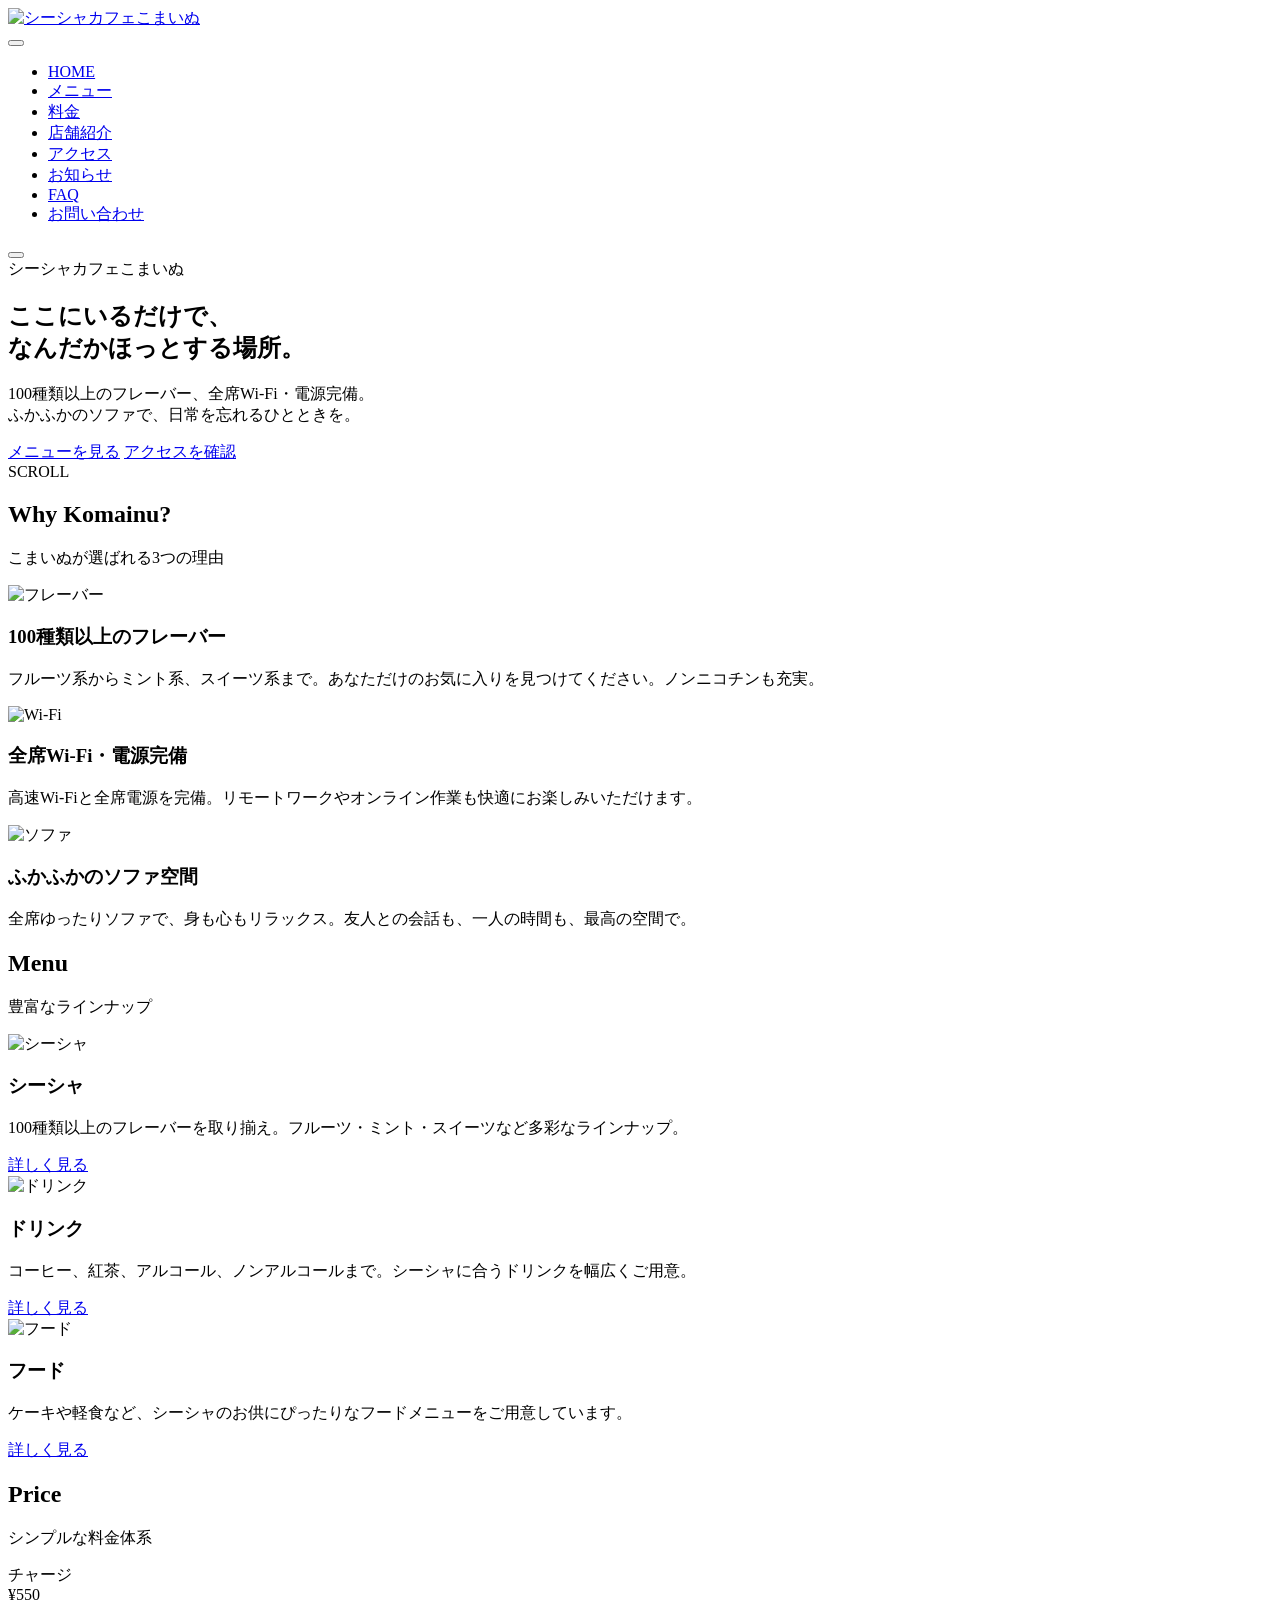
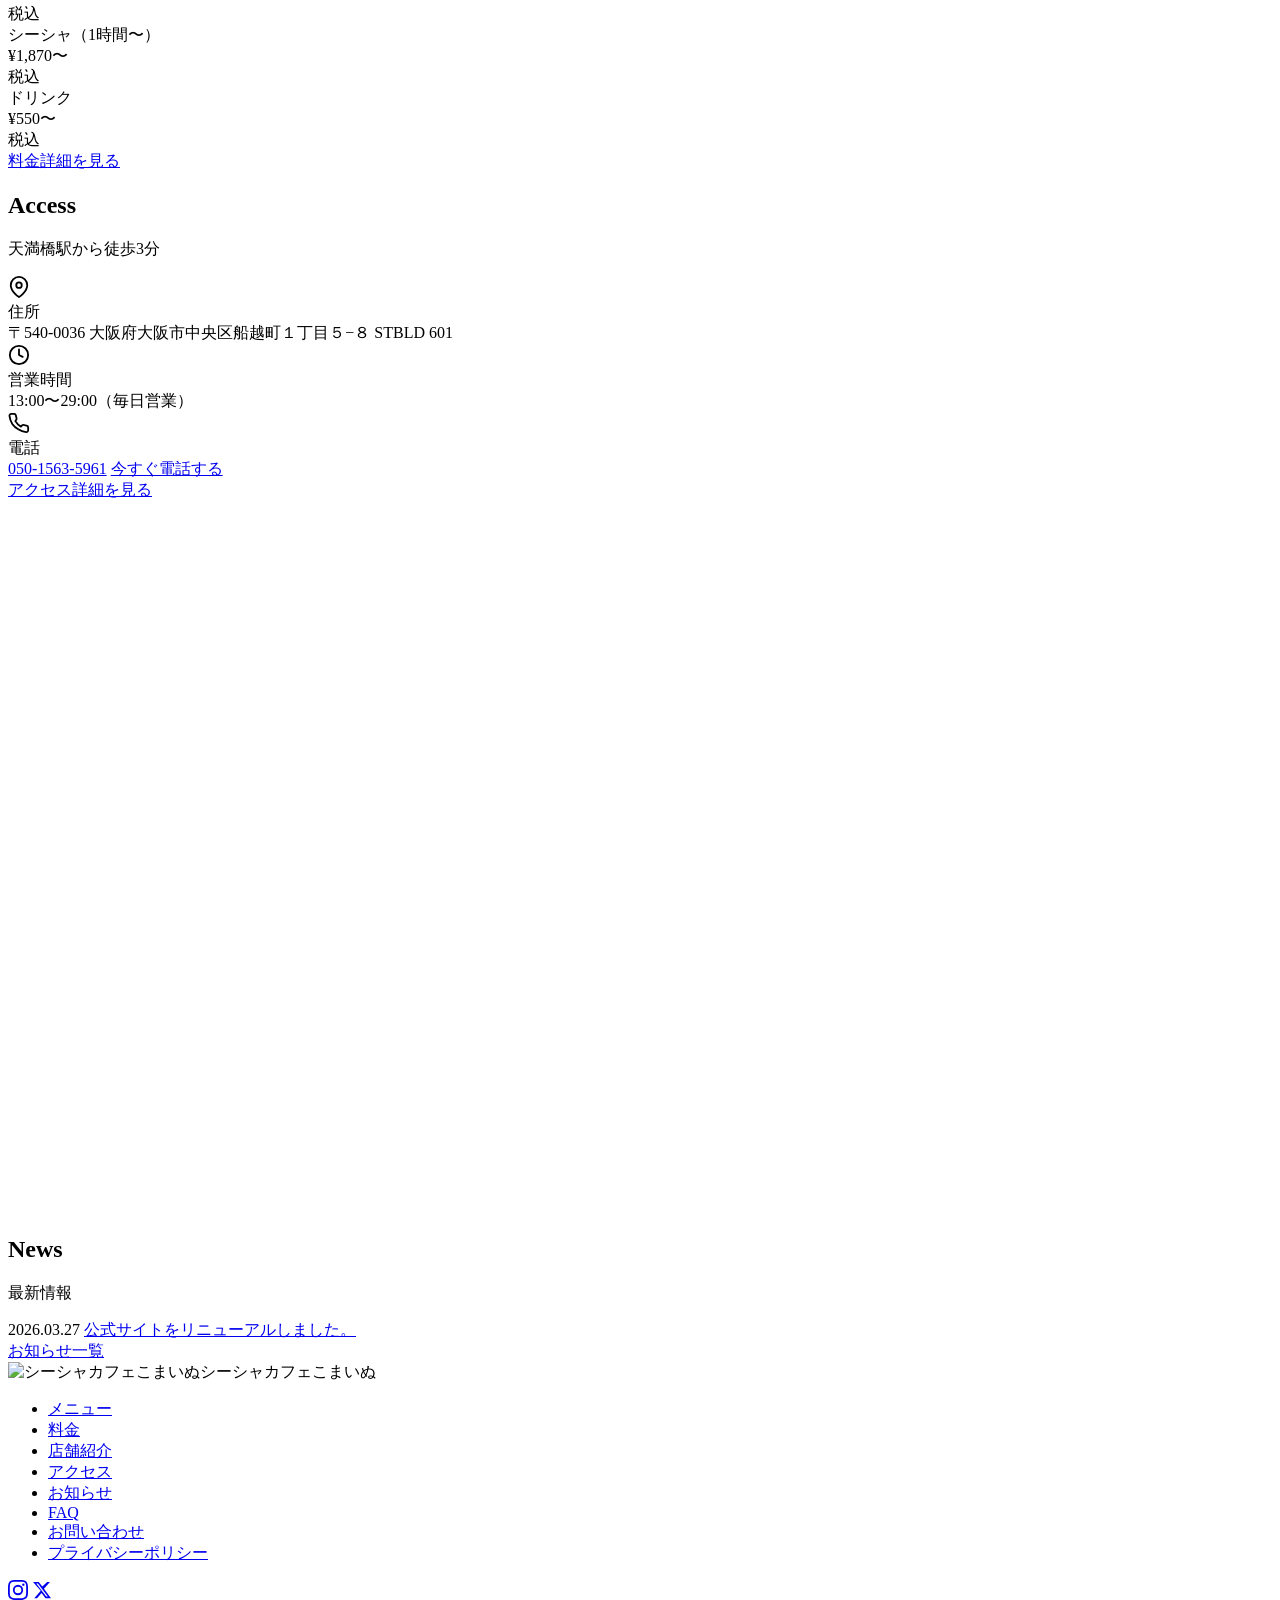
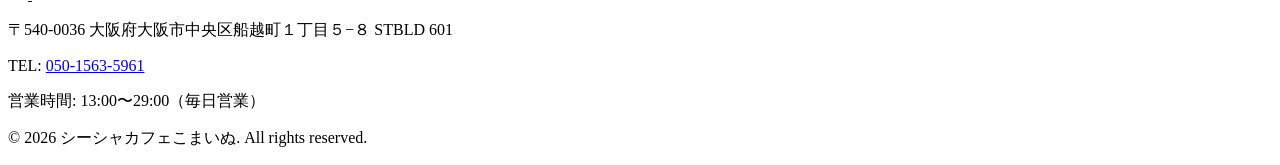
==== commit c66960e1: "fix: GitHub Pages用にbase hrefを修正 Co-Authored-By: Claude Opus 4.6 <noreply@anthropic.com>" ====
--- a/index.html
+++ b/index.html
@@ -2,7 +2,7 @@
 <html lang="ja">
 <head>
   <meta charset="UTF-8">
-  <base href="/">
+  <base href="/komainu/">
 
   <meta name="viewport" content="width=device-width, initial-scale=1.0">
   <title>Shisha Cafe Komainu（こまいぬ）- 大阪天満橋のシーシャカフェ</title>
